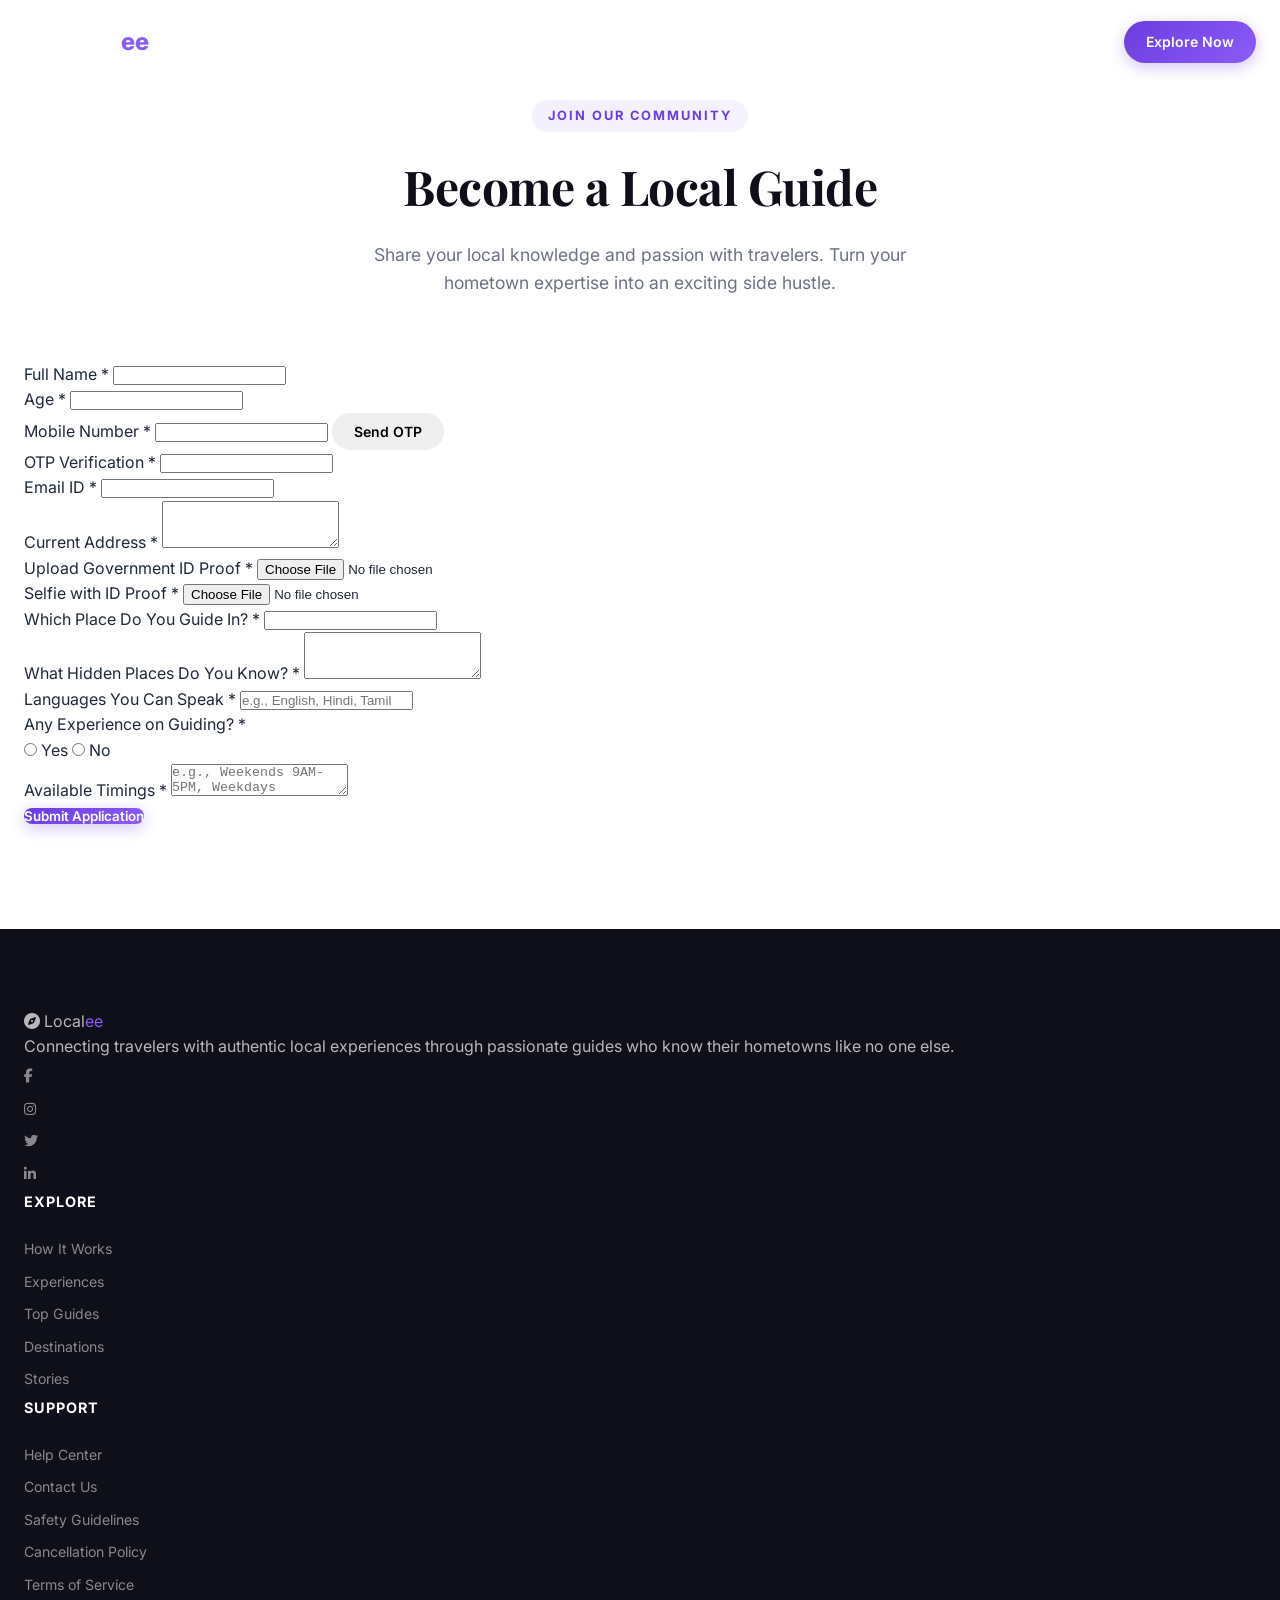
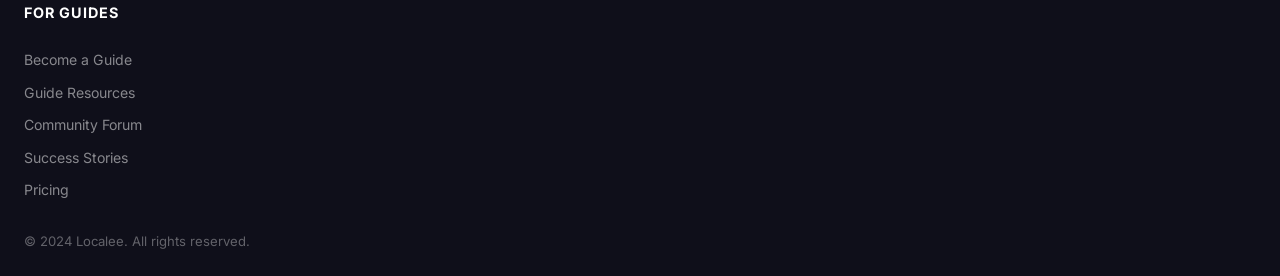
==== become-guide.html @ 7a8be70c "become a guide" ====
<!DOCTYPE html>
<html lang="en">
<head>
  <meta charset="UTF-8">
  <meta name="viewport" content="width=device-width, initial-scale=1.0">
  <title>Become a Guide — Localee</title>
  <meta name="description" content="Join Localee as a local guide and share your passion for your hometown with travelers from around the world.">
  <link rel="preconnect" href="https://fonts.googleapis.com">
  <link rel="preconnect" href="https://fonts.gstatic.com" crossorigin>
  <link href="https://fonts.googleapis.com/css2?family=Inter:wght@300;400;500;600;700;800;900&family=Playfair+Display:ital,wght@0,600;0,700;0,800;1,600&display=swap" rel="stylesheet">
  <link rel="stylesheet" href="https://cdnjs.cloudflare.com/ajax/libs/font-awesome/6.5.1/css/all.min.css">
  <link rel="stylesheet" href="styles.css">
</head>
<body>

  <!-- Navbar -->
  <nav class="navbar" id="navbar">
    <div class="container nav-container">
      <a href="index.html" class="logo">
        <i class="fas fa-compass logo-icon"></i>
        <span>Local<span class="logo-accent">ee</span></span>
      </a>
      <ul class="nav-links" id="navLinks">
        <li><a href="index.html#how-it-works">How It Works</a></li>
        <li><a href="index.html#experiences">Experiences</a></li>
        <li><a href="index.html#guides">Top Guides</a></li>
        <li><a href="index.html#destinations">Destinations</a></li>
        <li><a href="index.html#testimonials">Stories</a></li>
      </ul>
      <div class="nav-actions">
        <a href="become-guide.html" class="btn btn-outline btn-sm">Become a Guide</a>
        <a href="index.html" class="btn btn-primary btn-sm">Explore Now</a>
        <button class="mobile-toggle" id="mobileToggle" aria-label="Toggle menu">
          <span></span><span></span><span></span>
        </button>
      </div>
    </div>
  </nav>

  <!-- Become Guide Form -->
  <section class="section become-guide-form">
    <div class="container">
      <div class="section-header">
        <span class="section-tag">Join Our Community</span>
        <h2 class="section-title">Become a Local Guide</h2>
        <p class="section-desc">Share your local knowledge and passion with travelers. Turn your hometown expertise into an exciting side hustle.</p>
      </div>
      <div class="form-container">
        <form action="#" method="post" enctype="multipart/form-data">
          <div class="form-group">
            <label for="name">Full Name *</label>
            <input type="text" id="name" name="name" required>
          </div>
          <div class="form-group">
            <label for="age">Age *</label>
            <input type="number" id="age" name="age" min="18" required>
          </div>
          <div class="form-group">
            <label for="mobile">Mobile Number *</label>
            <input type="tel" id="mobile" name="mobile" required>
            <button type="button" class="btn btn-sm" id="send-otp">Send OTP</button>
          </div>
          <div class="form-group">
            <label for="otp">OTP Verification *</label>
            <input type="text" id="otp" name="otp" required>
          </div>
          <div class="form-group">
            <label for="email">Email ID *</label>
            <input type="email" id="email" name="email" required>
          </div>
          <div class="form-group">
            <label for="address">Current Address *</label>
            <textarea id="address" name="address" rows="3" required></textarea>
          </div>
          <div class="form-group">
            <label for="id-proof">Upload Government ID Proof *</label>
            <input type="file" id="id-proof" name="id-proof" accept="image/*,.pdf" required>
          </div>
          <div class="form-group">
            <label for="selfie">Selfie with ID Proof *</label>
            <input type="file" id="selfie" name="selfie" accept="image/*" required>
          </div>
          <div class="form-group">
            <label for="guide-place">Which Place Do You Guide In? *</label>
            <input type="text" id="guide-place" name="guide-place" required>
          </div>
          <div class="form-group">
            <label for="hidden-places">What Hidden Places Do You Know? *</label>
            <textarea id="hidden-places" name="hidden-places" rows="3" required></textarea>
          </div>
          <div class="form-group">
            <label for="languages">Languages You Can Speak *</label>
            <input type="text" id="languages" name="languages" placeholder="e.g., English, Hindi, Tamil" required>
          </div>
          <div class="form-group">
            <label>Any Experience on Guiding? *</label>
            <div class="radio-group">
              <label><input type="radio" name="experience" value="yes" required> Yes</label>
              <label><input type="radio" name="experience" value="no"> No</label>
            </div>
          </div>
          <div class="form-group" id="years-group" style="display: none;">
            <label for="years">How Many Years of Experience?</label>
            <input type="number" id="years" name="years" min="0">
          </div>
          <div class="form-group">
            <label for="timings">Available Timings *</label>
            <textarea id="timings" name="timings" rows="2" placeholder="e.g., Weekends 9AM-5PM, Weekdays evenings" required></textarea>
          </div>
          <button type="submit" class="btn btn-primary">Submit Application</button>
        </form>
      </div>
    </div>
  </section>

  <!-- Footer -->
  <footer class="footer">
    <div class="container">
      <div class="footer-grid">
        <div class="footer-col">
          <div class="footer-logo">
            <i class="fas fa-compass"></i>
            <span>Local<span class="logo-accent">ee</span></span>
          </div>
          <p>Connecting travelers with authentic local experiences through passionate guides who know their hometowns like no one else.</p>
          <div class="social-links">
            <a href="#" aria-label="Facebook"><i class="fab fa-facebook-f"></i></a>
            <a href="#" aria-label="Instagram"><i class="fab fa-instagram"></i></a>
            <a href="#" aria-label="Twitter"><i class="fab fa-twitter"></i></a>
            <a href="#" aria-label="LinkedIn"><i class="fab fa-linkedin-in"></i></a>
          </div>
        </div>
        <div class="footer-col">
          <h4>Explore</h4>
          <a href="index.html#how-it-works">How It Works</a>
          <a href="index.html#experiences">Experiences</a>
          <a href="index.html#guides">Top Guides</a>
          <a href="index.html#destinations">Destinations</a>
          <a href="index.html#testimonials">Stories</a>
        </div>
        <div class="footer-col">
          <h4>Support</h4>
          <a href="#">Help Center</a>
          <a href="#">Contact Us</a>
          <a href="#">Safety Guidelines</a>
          <a href="#">Cancellation Policy</a>
          <a href="#">Terms of Service</a>
        </div>
        <div class="footer-col">
          <h4>For Guides</h4>
          <a href="become-guide.html">Become a Guide</a>
          <a href="#">Guide Resources</a>
          <a href="#">Community Forum</a>
          <a href="#">Success Stories</a>
          <a href="#">Pricing</a>
        </div>
      </div>
      <div class="footer-bottom">
        <p>&copy; 2024 Localee. All rights reserved.</p>
      </div>
    </div>
  </footer>

  <script src="script.js"></script>
  <script>
    // Handle experience radio buttons
    const experienceRadios = document.querySelectorAll('input[name="experience"]');
    const yearsGroup = document.getElementById('years-group');

    experienceRadios.forEach(radio => {
      radio.addEventListener('change', function() {
        if (this.value === 'yes') {
          yearsGroup.style.display = 'block';
          document.getElementById('years').required = true;
        } else {
          yearsGroup.style.display = 'none';
          document.getElementById('years').required = false;
        }
      });
    });

    // Simple OTP send simulation
    document.getElementById('send-otp').addEventListener('click', function() {
      alert('OTP sent to your mobile number!');
    });
  </script>
</body>
</html>
---- styles.css ----
/* ===== RESET & BASE ===== */
*, *::before, *::after { margin: 0; padding: 0; box-sizing: border-box; }

:root {
  --primary: #6C3CE1;
  --primary-light: #8B5CF6;
  --primary-dark: #5521C6;
  --primary-glow: rgba(108, 60, 225, 0.3);
  --accent: #F97316;
  --accent-light: #FB923C;
  --success: #10B981;
  --dark: #0F0F1A;
  --dark-2: #1A1A2E;
  --dark-3: #252540;
  --gray-900: #111827;
  --gray-800: #1F2937;
  --gray-700: #374151;
  --gray-600: #4B5563;
  --gray-500: #6B7280;
  --gray-400: #9CA3AF;
  --gray-300: #D1D5DB;
  --gray-200: #E5E7EB;
  --gray-100: #F3F4F6;
  --gray-50: #F9FAFB;
  --white: #FFFFFF;
  --glass: rgba(255, 255, 255, 0.06);
  --glass-border: rgba(255, 255, 255, 0.1);
  --glass-light: rgba(255, 255, 255, 0.85);
  --glass-light-border: rgba(0, 0, 0, 0.08);
  --radius-sm: 8px;
  --radius: 12px;
  --radius-lg: 20px;
  --radius-xl: 28px;
  --radius-full: 100px;
  --shadow-sm: 0 1px 3px rgba(0,0,0,0.08);
  --shadow: 0 4px 20px rgba(0,0,0,0.08);
  --shadow-lg: 0 12px 40px rgba(0,0,0,0.12);
  --shadow-xl: 0 20px 60px rgba(0,0,0,0.15);
  --shadow-glow: 0 0 40px var(--primary-glow);
  --transition: 0.3s cubic-bezier(0.4, 0, 0.2, 1);
  --transition-slow: 0.6s cubic-bezier(0.4, 0, 0.2, 1);
}

html { scroll-behavior: smooth; font-size: 16px; }
body {
  font-family: 'Inter', -apple-system, BlinkMacSystemFont, sans-serif;
  color: var(--gray-800);
  background: var(--white);
  line-height: 1.6;
  overflow-x: hidden;
  -webkit-font-smoothing: antialiased;
}

.container {
  width: 100%;
  max-width: 1280px;
  margin: 0 auto;
  padding: 0 24px;
}

img { max-width: 100%; height: auto; display: block; }
a { text-decoration: none; color: inherit; transition: var(--transition); }

/* ===== BUTTONS ===== */
.btn {
  display: inline-flex;
  align-items: center;
  gap: 8px;
  font-family: inherit;
  font-weight: 600;
  border: none;
  cursor: pointer;
  transition: var(--transition);
  border-radius: var(--radius-full);
  white-space: nowrap;
}
.btn-sm { padding: 10px 22px; font-size: 0.875rem; }
.btn-lg { padding: 16px 36px; font-size: 1.05rem; }
.btn-primary {
  background: linear-gradient(135deg, var(--primary), var(--primary-light));
  color: var(--white);
  box-shadow: 0 4px 15px var(--primary-glow);
}
.btn-primary:hover {
  transform: translateY(-2px);
  box-shadow: 0 8px 25px var(--primary-glow);
}
.btn-outline {
  background: transparent;
  color: var(--gray-700);
  border: 1.5px solid var(--gray-300);
}
.btn-outline:hover {
  border-color: var(--primary);
  color: var(--primary);
  background: rgba(108, 60, 225, 0.04);
}
.btn-white {
  background: var(--white);
  color: var(--primary);
  box-shadow: var(--shadow);
}
.btn-white:hover { transform: translateY(-2px); box-shadow: var(--shadow-lg); }
.btn-ghost {
  background: transparent;
  color: var(--white);
  border: 1.5px solid rgba(255,255,255,0.3);
}
.btn-ghost:hover {
  background: rgba(255,255,255,0.1);
  border-color: rgba(255,255,255,0.6);
}

/* ===== NAVBAR ===== */
.navbar {
  position: fixed;
  top: 0;
  left: 0;
  right: 0;
  z-index: 1000;
  padding: 20px 0;
  transition: var(--transition);
}
.navbar.scrolled {
  padding: 12px 0;
  background: var(--glass-light);
  backdrop-filter: blur(20px) saturate(180%);
  -webkit-backdrop-filter: blur(20px) saturate(180%);
  border-bottom: 1px solid var(--glass-light-border);
  box-shadow: var(--shadow-sm);
}
.nav-container {
  display: flex;
  align-items: center;
  justify-content: space-between;
}
.logo {
  display: flex;
  align-items: center;
  gap: 10px;
  font-size: 1.5rem;
  font-weight: 800;
  color: var(--white);
  letter-spacing: -0.5px;
}
.navbar.scrolled .logo { color: var(--dark); }
.logo-icon {
  font-size: 1.6rem;
  animation: spin 8s linear infinite;
}
@keyframes spin { from { transform: rotate(0deg); } to { transform: rotate(360deg); } }
.logo-accent { color: var(--primary-light); }
.navbar.scrolled .logo-accent { color: var(--primary); }

.nav-links {
  display: flex;
  list-style: none;
  gap: 8px;
}
.nav-links a {
  padding: 8px 16px;
  font-size: 0.9rem;
  font-weight: 500;
  color: rgba(255,255,255,0.8);
  border-radius: var(--radius-full);
  transition: var(--transition);
}
.nav-links a:hover {
  color: var(--white);
  background: rgba(255,255,255,0.12);
}
.navbar.scrolled .nav-links a { color: var(--gray-600); }
.navbar.scrolled .nav-links a:hover {
  color: var(--primary);
  background: rgba(108, 60, 225, 0.06);
}

.nav-actions { display: flex; align-items: center; gap: 12px; }
.nav-actions .btn-outline {
  color: rgba(255,255,255,0.9);
  border-color: rgba(255,255,255,0.3);
}
.nav-actions .btn-outline:hover {
  background: rgba(255,255,255,0.1);
  border-color: rgba(255,255,255,0.6);
  color: var(--white);
}
.navbar.scrolled .nav-actions .btn-outline {
  color: var(--gray-700);
  border-color: var(--gray-300);
}
.navbar.scrolled .nav-actions .btn-outline:hover {
  border-color: var(--primary);
  color: var(--primary);
  background: rgba(108, 60, 225, 0.04);
}

.mobile-toggle {
  display: none;
  flex-direction: column;
  gap: 5px;
  background: none;
  border: none;
  cursor: pointer;
  padding: 8px;
}
.mobile-toggle span {
  width: 24px;
  height: 2px;
  background: var(--white);
  border-radius: 2px;
  transition: var(--transition);
}
.navbar.scrolled .mobile-toggle span { background: var(--dark); }
.mobile-toggle.active span:nth-child(1) { transform: rotate(45deg) translate(5px, 5px); }
.mobile-toggle.active span:nth-child(2) { opacity: 0; }
.mobile-toggle.active span:nth-child(3) { transform: rotate(-45deg) translate(5px, -5px); }

/* ===== HERO ===== */
.hero {
  position: relative;
  min-height: 100vh;
  display: flex;
  align-items: center;
  justify-content: center;
  overflow: hidden;
  padding: 120px 0 80px;
}
/* Hero scenic background layers */
.hero-bg {
  position: absolute;
  inset: 0;
}
.hero-sky {
  position: absolute;
  inset: 0;
  background:
    linear-gradient(180deg,
      #0b1628 0%,
      #0f2440 15%,
      #143a5c 30%,
      #1a6070 45%,
      #1e7a6d 55%,
      #267a58 65%,
      #1a5c42 75%,
      #0f3d2e 85%,
      #0a2a1f 100%
    );
}
.hero-gradient {
  position: absolute;
  inset: 0;
  background:
    radial-gradient(ellipse 90% 50% at 50% 0%, rgba(20, 80, 130, 0.4), transparent 60%),
    radial-gradient(ellipse 60% 40% at 80% 20%, rgba(245, 158, 66, 0.15), transparent),
    radial-gradient(ellipse 50% 40% at 20% 30%, rgba(100, 200, 180, 0.12), transparent),
    radial-gradient(ellipse 80% 50% at 50% 100%, rgba(10, 50, 35, 0.5), transparent 60%);
  pointer-events: none;
}

/* Mountains */
.hero-mountains {
  position: absolute;
  bottom: 10%;
  left: 0;
  right: 0;
  height: 55%;
  pointer-events: none;
}
.mountain-layer {
  position: absolute;
  bottom: 0;
  left: 0;
  width: 100%;
  height: 100%;
}
.mountain-back { opacity: 0.7; animation: mountainParallax 20s ease-in-out infinite alternate; }
.mountain-mid  { opacity: 0.8; animation: mountainParallax 25s ease-in-out infinite alternate-reverse; }
.mountain-front { opacity: 0.9; animation: mountainParallax 30s ease-in-out infinite alternate; }
@keyframes mountainParallax {
  0% { transform: translateX(0); }
  100% { transform: translateX(-15px); }
}

/* Sea */
.hero-sea {
  position: absolute;
  bottom: 0;
  left: 0;
  right: 0;
  height: 20%;
  pointer-events: none;
}
.hero-sea svg {
  position: absolute;
  bottom: 0;
  width: 100%;
  height: 100%;
}
.hero-sea svg path:first-child { animation: wave 8s ease-in-out infinite; }
.hero-sea svg path:last-child  { animation: wave 10s ease-in-out infinite reverse; }
@keyframes wave {
  0%, 100% { transform: translateX(0); }
  50% { transform: translateX(-20px); }
}

.hero-content {
  position: relative;
  z-index: 2;
  text-align: center;
}
.hero-badge {
  display: inline-flex;
  align-items: center;
  gap: 8px;
  padding: 8px 20px;
  background: rgba(255,255,255,0.08);
  border: 1px solid rgba(255,255,255,0.12);
  border-radius: var(--radius-full);
  color: rgba(255,255,255,0.9);
  font-size: 0.85rem;
  font-weight: 500;
  margin-bottom: 28px;
  backdrop-filter: blur(10px);
  animation: fadeInDown 0.8s ease-out;
}
.hero-badge i { color: var(--accent); }

.hero-title {
  font-family: 'Playfair Display', serif;
  font-size: clamp(2.8rem, 7vw, 5.5rem);
  font-weight: 800;
  color: var(--white);
  line-height: 1.1;
  margin-bottom: 24px;
  animation: fadeInUp 0.8s ease-out 0.2s both;
}
.gradient-text {
  background: linear-gradient(135deg, #5eead4, #34d399, #a7f3d0, #fbbf24, #fb923c);
  -webkit-background-clip: text;
  -webkit-text-fill-color: transparent;
  background-clip: text;
}

.hero-subtitle {
  font-size: clamp(1rem, 2vw, 1.25rem);
  color: rgba(220,240,230,0.75);
  max-width: 640px;
  margin: 0 auto 40px;
  line-height: 1.7;
  animation: fadeInUp 0.8s ease-out 0.4s both;
}

/* Hero Search Box */
.hero-search {
  animation: fadeInUp 0.8s ease-out 0.6s both;
  margin-bottom: 48px;
}
.search-box {
  display: flex;
  align-items: center;
  background: var(--white);
  border-radius: var(--radius-xl);
  padding: 8px;
  max-width: 720px;
  margin: 0 auto;
  box-shadow: var(--shadow-xl), 0 0 80px rgba(20, 120, 90, 0.2);
}
.search-field {
  display: flex;
  align-items: center;
  gap: 10px;
  padding: 12px 18px;
  flex: 1;
  min-width: 0;
}
.search-field i { color: var(--primary); font-size: 1.1rem; flex-shrink: 0; }
.search-field input {
  border: none;
  outline: none;
  font-family: inherit;
  font-size: 0.95rem;
  color: var(--gray-800);
  width: 100%;
  background: transparent;
}
.search-field input::placeholder { color: var(--gray-400); }
.search-divider { width: 1px; height: 32px; background: var(--gray-200); flex-shrink: 0; }
.search-btn {
  display: flex;
  align-items: center;
  gap: 8px;
  padding: 14px 28px;
  background: linear-gradient(135deg, var(--primary), var(--primary-light));
  color: var(--white);
  border: none;
  border-radius: var(--radius-lg);
  font-family: inherit;
  font-size: 0.95rem;
  font-weight: 600;
  cursor: pointer;
  transition: var(--transition);
  flex-shrink: 0;
}
.search-btn:hover { transform: scale(1.03); box-shadow: var(--shadow-glow); }

/* Hero Stats */
.hero-stats {
  display: flex;
  align-items: center;
  justify-content: center;
  gap: 40px;
  animation: fadeInUp 0.8s ease-out 0.8s both;
}
.stat { text-align: center; }
.stat-number {
  display: block;
  font-size: 2rem;
  font-weight: 800;
  color: var(--white);
  letter-spacing: -1px;
}
.stat-plus { font-size: 1.4rem; font-weight: 700; color: var(--accent); }
.stat-label {
  font-size: 0.8rem;
  color: rgba(255,255,255,0.5);
  text-transform: uppercase;
  letter-spacing: 1.5px;
  font-weight: 500;
}
.stat-divider { width: 1px; height: 40px; background: rgba(255,255,255,0.15); }

.hero-scroll {
  position: absolute;
  bottom: 32px;
  left: 50%;
  transform: translateX(-50%);
  z-index: 2;
}
.scroll-indicator {
  width: 28px;
  height: 44px;
  border: 2px solid rgba(255,255,255,0.3);
  border-radius: 14px;
  display: flex;
  justify-content: center;
  padding-top: 8px;
}
.scroll-dot {
  width: 4px;
  height: 10px;
  background: var(--white);
  border-radius: 4px;
  animation: scrollBounce 2s ease-in-out infinite;
}
@keyframes scrollBounce {
  0%, 100% { transform: translateY(0); opacity: 1; }
  50% { transform: translateY(12px); opacity: 0.3; }
}

/* Animations */
@keyframes fadeInUp {
  from { opacity: 0; transform: translateY(30px); }
  to { opacity: 1; transform: translateY(0); }
}
@keyframes fadeInDown {
  from { opacity: 0; transform: translateY(-20px); }
  to { opacity: 1; transform: translateY(0); }
}

/* ===== TRUSTED BAR ===== */
.trusted-bar {
  padding: 32px 0;
  border-bottom: 1px solid var(--gray-100);
  background: var(--gray-50);
}
.trusted-bar .container {
  display: flex;
  align-items: center;
  gap: 40px;
}
.trusted-label {
  font-size: 0.8rem;
  color: var(--gray-400);
  text-transform: uppercase;
  letter-spacing: 2px;
  font-weight: 600;
  white-space: nowrap;
}
.trusted-logos {
  display: flex;
  align-items: center;
  gap: 40px;
  flex-wrap: wrap;
  justify-content: center;
  flex: 1;
}
.trusted-logo {
  font-size: 1.1rem;
  font-weight: 700;
  color: var(--gray-300);
  letter-spacing: 1px;
  white-space: nowrap;
  transition: var(--transition);
}
.trusted-logo:hover { color: var(--gray-500); }

/* ===== SECTIONS BASE ===== */
.section {
  padding: 100px 0;
}
.section-header {
  text-align: center;
  margin-bottom: 64px;
}
.section-tag {
  display: inline-block;
  padding: 6px 16px;
  background: linear-gradient(135deg, rgba(108, 60, 225, 0.08), rgba(139, 92, 246, 0.08));
  color: var(--primary);
  font-size: 0.8rem;
  font-weight: 700;
  text-transform: uppercase;
  letter-spacing: 2px;
  border-radius: var(--radius-full);
  margin-bottom: 16px;
}
.section-tag-light {
  background: rgba(255,255,255,0.15);
  color: var(--white);
}
.section-title {
  font-family: 'Playfair Display', serif;
  font-size: clamp(2rem, 4vw, 3rem);
  font-weight: 700;
  color: var(--dark);
  margin-bottom: 16px;
  letter-spacing: -0.5px;
}
.section-desc {
  font-size: 1.1rem;
  color: var(--gray-500);
  max-width: 560px;
  margin: 0 auto;
}

/* ===== HOW IT WORKS ===== */
.how-it-works { background: var(--white); }
.steps-grid {
  display: flex;
  align-items: flex-start;
  justify-content: center;
  gap: 0;
}
.step-card {
  text-align: center;
  padding: 40px 32px;
  max-width: 320px;
  position: relative;
}
.step-number {
  font-size: 4rem;
  font-weight: 900;
  color: var(--gray-100);
  line-height: 1;
  margin-bottom: -12px;
  position: relative;
  z-index: 0;
}
.step-icon-wrap {
  position: relative;
  z-index: 1;
  margin-bottom: 24px;
}
.step-icon {
  width: 72px;
  height: 72px;
  background: linear-gradient(135deg, var(--primary), var(--primary-light));
  border-radius: var(--radius-lg);
  display: flex;
  align-items: center;
  justify-content: center;
  margin: 0 auto;
  font-size: 1.6rem;
  color: var(--white);
  box-shadow: 0 8px 30px var(--primary-glow);
  transition: var(--transition);
}
.step-card:hover .step-icon { transform: translateY(-4px) scale(1.05); }
.step-card h3 {
  font-size: 1.2rem;
  font-weight: 700;
  color: var(--dark);
  margin-bottom: 12px;
}
.step-card p {
  font-size: 0.95rem;
  color: var(--gray-500);
  line-height: 1.7;
}
.step-connector {
  width: 80px;
  color: var(--gray-300);
  margin-top: 100px;
  flex-shrink: 0;
}

/* ===== EXPERIENCES ===== */
.experiences { background: var(--gray-50); }
.exp-grid {
  display: grid;
  grid-template-columns: 1fr 1fr 1fr;
  gap: 20px;
}
.exp-card {
  position: relative;
  border-radius: var(--radius-lg);
  overflow: hidden;
  height: 280px;
  cursor: pointer;
  transition: var(--transition);
}
.exp-card:hover { transform: translateY(-4px); }
.exp-card img {
  width: 100%;
  height: 100%;
  object-fit: cover;
  transition: var(--transition-slow);
}
.exp-card:hover img { transform: scale(1.08); }
.exp-overlay {
  position: absolute;
  inset: 0;
  background: linear-gradient(to top, rgba(0,0,0,0.85) 0%, rgba(0,0,0,0.2) 50%, transparent 100%);
  display: flex;
  flex-direction: column;
  justify-content: flex-end;
  padding: 24px;
  color: var(--white);
}
.exp-tag {
  position: absolute;
  top: 16px;
  left: 16px;
  padding: 6px 14px;
  background: var(--accent);
  border-radius: var(--radius-full);
  font-size: 0.75rem;
  font-weight: 700;
  text-transform: uppercase;
  letter-spacing: 1px;
}
.exp-overlay h3 {
  font-size: 1.3rem;
  font-weight: 700;
  margin-bottom: 6px;
}
.exp-overlay p {
  font-size: 0.85rem;
  opacity: 0.8;
  margin-bottom: 8px;
}
.exp-count {
  font-size: 0.8rem;
  opacity: 0.6;
  display: flex;
  align-items: center;
  gap: 6px;
}
.exp-card-large {
  grid-column: span 2;
  height: 340px;
}

/* ===== GUIDES ===== */
.guides { background: var(--white); }
.guides-carousel {
  display: grid;
  grid-template-columns: repeat(4, 1fr);
  gap: 24px;
}
.guide-card {
  background: var(--white);
  border-radius: var(--radius-lg);
  overflow: hidden;
  border: 1px solid var(--gray-200);
  transition: var(--transition);
}
.guide-card:hover {
  transform: translateY(-6px);
  box-shadow: var(--shadow-lg);
  border-color: transparent;
}
.guide-img {
  position: relative;
  height: 220px;
  overflow: hidden;
}
.guide-img img {
  width: 100%;
  height: 100%;
  object-fit: cover;
  transition: var(--transition-slow);
}
.guide-card:hover .guide-img img { transform: scale(1.05); }
.guide-badge {
  position: absolute;
  top: 12px;
  right: 12px;
  padding: 6px 14px;
  background: rgba(0,0,0,0.6);
  backdrop-filter: blur(10px);
  border-radius: var(--radius-full);
  color: var(--white);
  font-size: 0.75rem;
  font-weight: 600;
  display: flex;
  align-items: center;
  gap: 6px;
}
.guide-badge i { color: #FBBF24; font-size: 0.7rem; }
.guide-info { padding: 20px; }
.guide-info h4 {
  font-size: 1.1rem;
  font-weight: 700;
  color: var(--dark);
  margin-bottom: 4px;
}
.guide-location {
  font-size: 0.85rem;
  color: var(--gray-500);
  margin-bottom: 12px;
  display: flex;
  align-items: center;
  gap: 6px;
}
.guide-location i { color: var(--primary); font-size: 0.8rem; }
.guide-rating {
  display: flex;
  align-items: center;
  gap: 8px;
  margin-bottom: 12px;
}
.stars { color: #FBBF24; font-size: 0.8rem; display: flex; gap: 2px; }
.guide-rating span { font-size: 0.8rem; color: var(--gray-500); }
.guide-tags { display: flex; flex-wrap: wrap; gap: 6px; margin-bottom: 12px; }
.guide-tags span {
  padding: 4px 10px;
  background: var(--gray-100);
  color: var(--gray-600);
  font-size: 0.72rem;
  font-weight: 500;
  border-radius: var(--radius-full);
}
.guide-quote {
  font-size: 0.85rem;
  color: var(--gray-500);
  font-style: italic;
  margin-bottom: 16px;
  line-height: 1.5;
}
.guide-footer {
  display: flex;
  align-items: center;
  justify-content: space-between;
  padding-top: 16px;
  border-top: 1px solid var(--gray-100);
}
.guide-price { font-size: 0.85rem; color: var(--gray-500); }
.guide-price strong { color: var(--dark); font-size: 1.1rem; }

/* ===== DESTINATIONS ===== */
.destinations { background: var(--gray-50); }
.dest-grid {
  display: grid;
  grid-template-columns: repeat(3, 1fr);
  gap: 20px;
}
.dest-card {
  position: relative;
  border-radius: var(--radius-lg);
  overflow: hidden;
  height: 260px;
  cursor: pointer;
  transition: var(--transition);
}
.dest-card:hover { transform: translateY(-4px); }
.dest-card img {
  width: 100%;
  height: 100%;
  object-fit: cover;
  transition: var(--transition-slow);
}
.dest-card:hover img { transform: scale(1.08); }
.dest-overlay {
  position: absolute;
  inset: 0;
  background: linear-gradient(to top, rgba(0,0,0,0.8) 0%, rgba(0,0,0,0.1) 60%, transparent 100%);
  display: flex;
  flex-direction: column;
  justify-content: flex-end;
  padding: 24px;
  color: var(--white);
}
.dest-country {
  font-size: 0.75rem;
  text-transform: uppercase;
  letter-spacing: 2px;
  opacity: 0.7;
  margin-bottom: 4px;
}
.dest-overlay h3 { font-size: 1.5rem; font-weight: 700; margin-bottom: 8px; }
.dest-meta {
  display: flex;
  gap: 16px;
  font-size: 0.8rem;
  opacity: 0.8;
}
.dest-meta span { display: flex; align-items: center; gap: 6px; }
.dest-featured {
  grid-row: span 2;
  height: 100%;
}

/* ===== TESTIMONIALS ===== */
.testimonials { background: var(--white); }
.testimonials-grid {
  display: grid;
  grid-template-columns: repeat(3, 1fr);
  gap: 24px;
  align-items: start;
}
.testimonial-card {
  background: var(--white);
  border: 1px solid var(--gray-200);
  border-radius: var(--radius-lg);
  padding: 32px;
  transition: var(--transition);
}
.testimonial-card:hover {
  transform: translateY(-4px);
  box-shadow: var(--shadow-lg);
  border-color: transparent;
}
.testimonial-featured {
  background: linear-gradient(135deg, #0f5240, #0b3d2e);
  border-color: transparent;
  color: var(--white);
  transform: scale(1.03);
}
.testimonial-featured:hover { transform: scale(1.03) translateY(-4px); }
.testimonial-stars { margin-bottom: 16px; }
.testimonial-stars i { color: #FBBF24; font-size: 0.9rem; }
.testimonial-featured .testimonial-stars i { color: #FDE68A; }
.testimonial-text {
  font-size: 0.95rem;
  line-height: 1.8;
  margin-bottom: 24px;
  color: var(--gray-600);
}
.testimonial-featured .testimonial-text { color: rgba(255,255,255,0.85); }
.testimonial-author {
  display: flex;
  align-items: center;
  gap: 12px;
}
.testimonial-author img {
  width: 64px;
  height: 64px;
  border-radius: 50%;
  object-fit: cover;
  object-position: 50% 25%;
  display: block;
  border: 2px solid rgba(255,255,255,0.2);
  background: rgba(0,0,0,0.05);
  box-shadow: 0 4px 12px rgba(0,0,0,0.15);
}
.testimonial-author strong {
  display: block;
  font-size: 0.9rem;
  color: var(--dark);
}
.testimonial-featured .testimonial-author strong { color: var(--white); }
.testimonial-author span {
  font-size: 0.8rem;
  color: var(--gray-400);
}
.testimonial-featured .testimonial-author span { color: rgba(255,255,255,0.6); }

/* ===== BECOME A GUIDE CTA ===== */
.become-guide { background: var(--gray-50); padding: 100px 0; }
.cta-card {
  background: linear-gradient(135deg, #0b3d2e, #0f5240, #14705a, #1a8a6e);
  border-radius: var(--radius-xl);
  padding: 64px;
  display: flex;
  gap: 48px;
  align-items: center;
  position: relative;
  overflow: hidden;
}
.cta-card::before {
  content: '';
  position: absolute;
  top: -50%;
  right: -20%;
  width: 600px;
  height: 600px;
  background: radial-gradient(circle, rgba(255,255,255,0.06), transparent 60%);
  border-radius: 50%;
}
.cta-content { flex: 1; position: relative; z-index: 1; }
.cta-content h2 {
  font-family: 'Playfair Display', serif;
  font-size: clamp(1.8rem, 3vw, 2.5rem);
  color: var(--white);
  margin-bottom: 16px;
  line-height: 1.2;
}
.cta-content p {
  color: rgba(255,255,255,0.7);
  font-size: 1.05rem;
  line-height: 1.7;
  margin-bottom: 24px;
  max-width: 500px;
}
.cta-features { display: flex; flex-wrap: wrap; gap: 16px; margin-bottom: 32px; }
.cta-feature {
  display: flex;
  align-items: center;
  gap: 8px;
  color: rgba(255,255,255,0.85);
  font-size: 0.9rem;
  font-weight: 500;
}
.cta-feature i { color: var(--success); }
.cta-actions { display: flex; gap: 16px; flex-wrap: wrap; }

.cta-visual {
  position: relative;
  z-index: 1;
  flex-shrink: 0;
}
.cta-earning-card {
  background: rgba(255,255,255,0.1);
  backdrop-filter: blur(20px);
  border: 1px solid rgba(255,255,255,0.15);
  border-radius: var(--radius-lg);
  padding: 28px;
  min-width: 280px;
  animation: floatUp 6s ease-in-out infinite;
}
@keyframes floatUp {
  0%, 100% { transform: translateY(0); }
  50% { transform: translateY(-10px); }
}
.earning-header {
  display: flex;
  align-items: center;
  gap: 10px;
  color: rgba(255,255,255,0.7);
  font-size: 0.85rem;
  margin-bottom: 12px;
}
.earning-header i { font-size: 1.1rem; }
.earning-amount {
  font-size: 2.5rem;
  font-weight: 800;
  color: var(--white);
  margin-bottom: 16px;
  letter-spacing: -1px;
}
.earning-bar {
  height: 6px;
  background: rgba(255,255,255,0.15);
  border-radius: 3px;
  margin-bottom: 12px;
  overflow: hidden;
}
.earning-fill {
  height: 100%;
  background: linear-gradient(90deg, var(--success), #34D399);
  border-radius: 3px;
  transition: width 2s ease-out;
}
.earning-details {
  display: flex;
  justify-content: space-between;
  font-size: 0.8rem;
  color: rgba(255,255,255,0.5);
}

/* ===== APP SECTION ===== */
.app-section {
  background: var(--white);
  overflow: hidden;
}
.app-content {
  display: flex;
  align-items: center;
  gap: 64px;
}
.app-text { flex: 1; }
.app-text h2 { color: var(--dark); }
.app-text p {
  color: var(--gray-500);
  font-size: 1.05rem;
  line-height: 1.7;
  margin-bottom: 32px;
}
.app-buttons { display: flex; gap: 16px; margin-bottom: 24px; }
.app-store-btn {
  display: flex;
  align-items: center;
  gap: 12px;
  padding: 12px 24px;
  background: var(--dark);
  border-radius: var(--radius);
  color: var(--white);
  transition: var(--transition);
}
.app-store-btn:hover { transform: translateY(-2px); background: var(--dark-2); }
.app-store-btn i { font-size: 1.6rem; }
.app-store-btn small { display: block; font-size: 0.7rem; opacity: 0.7; }
.app-store-btn strong { font-size: 1rem; }
.app-notify {
  display: flex;
  gap: 8px;
  max-width: 420px;
}
.app-notify input {
  flex: 1;
  padding: 14px 20px;
  border: 1.5px solid var(--gray-200);
  border-radius: var(--radius-full);
  font-family: inherit;
  font-size: 0.9rem;
  outline: none;
  transition: var(--transition);
}
.app-notify input:focus { border-color: var(--primary); }

/* Phone Mockup */
.app-mockup {
  flex-shrink: 0;
  position: relative;
}
.phone-frame {
  width: 280px;
  height: 560px;
  background: var(--dark);
  border-radius: 36px;
  padding: 12px;
  box-shadow: var(--shadow-xl);
  position: relative;
}
.phone-frame::before {
  content: '';
  position: absolute;
  top: 12px;
  left: 50%;
  transform: translateX(-50%);
  width: 100px;
  height: 24px;
  background: var(--dark);
  border-radius: 0 0 16px 16px;
  z-index: 10;
}
.phone-screen {
  width: 100%;
  height: 100%;
  background: linear-gradient(180deg, #f8f7ff 0%, var(--white) 100%);
  border-radius: 26px;
  overflow: hidden;
  display: flex;
  flex-direction: column;
}
.phone-header {
  padding: 36px 20px 16px;
  display: flex;
  align-items: center;
  gap: 8px;
  font-weight: 700;
  font-size: 1.1rem;
  color: var(--dark);
}
.phone-header i { color: var(--primary); animation: spin 8s linear infinite; }
.phone-card {
  margin: 8px 16px;
  background: var(--white);
  border-radius: var(--radius);
  padding: 12px;
  display: flex;
  gap: 12px;
  box-shadow: var(--shadow-sm);
  border: 1px solid var(--gray-100);
}
.phone-card-img {
  width: 64px;
  height: 64px;
  border-radius: var(--radius-sm);
  background: linear-gradient(135deg, #e0d4fa, #c4b5fd);
  flex-shrink: 0;
}
.phone-card-img-2 { background: linear-gradient(135deg, #fde68a, #fb923c); }
.phone-card-text { display: flex; flex-direction: column; gap: 2px; }
.phone-card-text strong { font-size: 0.85rem; color: var(--dark); }
.phone-card-text span { font-size: 0.72rem; color: var(--gray-400); }
.phone-card-rating { font-size: 0.75rem; color: #FBBF24; margin-top: 4px; }
.phone-nav {
  margin-top: auto;
  padding: 16px 32px;
  display: flex;
  justify-content: space-between;
  border-top: 1px solid var(--gray-100);
  color: var(--gray-400);
  font-size: 1.1rem;
}
.phone-nav i:first-child { color: var(--primary); }

/* ===== FOOTER ===== */
.footer {
  background: var(--dark);
  color: rgba(255,255,255,0.7);
  padding: 80px 0 0;
}
.footer-top {
  display: flex;
  gap: 64px;
  padding-bottom: 48px;
  border-bottom: 1px solid rgba(255,255,255,0.08);
}
.footer-brand { max-width: 300px; }
.footer-brand .logo { color: var(--white); margin-bottom: 16px; }
.footer-brand p { font-size: 0.9rem; line-height: 1.7; margin-bottom: 24px; }
.footer-social { display: flex; gap: 12px; }
.footer-social a {
  width: 40px;
  height: 40px;
  border-radius: 50%;
  background: rgba(255,255,255,0.08);
  display: flex;
  align-items: center;
  justify-content: center;
  color: rgba(255,255,255,0.6);
  font-size: 1rem;
  transition: var(--transition);
}
.footer-social a:hover {
  background: var(--primary);
  color: var(--white);
  transform: translateY(-2px);
}

.footer-links {
  display: flex;
  gap: 48px;
  flex: 1;
}
.footer-col h4 {
  color: var(--white);
  font-size: 0.9rem;
  font-weight: 700;
  margin-bottom: 20px;
  text-transform: uppercase;
  letter-spacing: 1px;
}
.footer-col a {
  display: block;
  font-size: 0.88rem;
  color: rgba(255,255,255,0.5);
  padding: 5px 0;
  transition: var(--transition);
}
.footer-col a:hover { color: var(--white); transform: translateX(4px); }

.footer-bottom {
  padding: 24px 0;
  display: flex;
  align-items: center;
  justify-content: space-between;
  font-size: 0.82rem;
  color: rgba(255,255,255,0.35);
}
.footer-bottom-links {
  display: flex;
  gap: 24px;
}
.footer-bottom-links a { color: rgba(255,255,255,0.35); }
.footer-bottom-links a:hover { color: rgba(255,255,255,0.7); }

/* ===== SCROLL ANIMATIONS ===== */
[data-aos] {
  opacity: 0;
  transform: translateY(30px);
  transition: opacity 0.7s ease-out, transform 0.7s ease-out;
}
[data-aos].aos-animate {
  opacity: 1;
  transform: translateY(0);
}
[data-aos="fade-right"] { transform: translateX(-30px); }
[data-aos="fade-right"].aos-animate { transform: translateX(0); }
[data-aos="fade-left"] { transform: translateX(30px); }
[data-aos="fade-left"].aos-animate { transform: translateX(0); }
[data-aos="zoom-in"] { transform: scale(0.95); }
[data-aos="zoom-in"].aos-animate { transform: scale(1); }

/* ===== RESPONSIVE ===== */

/* Tablets and large phones */
@media (max-width: 1024px) {
  .nav-links { display: none; }
  .nav-actions .btn-outline { display: none; }
  .mobile-toggle { display: flex; }

  .nav-links.active {
    display: flex;
    flex-direction: column;
    position: absolute;
    top: 100%;
    left: 0;
    right: 0;
    background: var(--white);
    padding: 16px 24px;
    box-shadow: var(--shadow-lg);
    border-radius: 0 0 var(--radius-lg) var(--radius-lg);
    gap: 0;
  }
  .nav-links.active a {
    color: var(--gray-700);
    padding: 14px 16px;
    border-radius: var(--radius-sm);
  }
  .nav-links.active a:hover { background: var(--gray-100); color: var(--primary); }

  .steps-grid { flex-direction: column; align-items: center; }
  .step-connector { display: none; }

  .exp-grid { grid-template-columns: 1fr 1fr; }
  .exp-card-large { grid-column: span 2; }

  .guides-carousel { grid-template-columns: repeat(2, 1fr); }

  .dest-grid { grid-template-columns: repeat(2, 1fr); }
  .dest-featured { grid-row: span 1; height: 260px; }

  .testimonials-grid { grid-template-columns: 1fr; max-width: 600px; margin: 0 auto; }
  .testimonial-featured { transform: none; }
  .testimonial-featured:hover { transform: translateY(-4px); }

  .cta-card { flex-direction: column; padding: 48px; }
  .cta-visual { width: 100%; display: flex; justify-content: center; }

  .app-content { flex-direction: column; text-align: center; }
  .app-notify { margin: 0 auto; }
  .app-buttons { justify-content: center; }

  .footer-top { flex-direction: column; gap: 40px; }
  .footer-links { flex-wrap: wrap; gap: 32px; }
}

/* Mobile phones */
@media (max-width: 768px) {
  .section { padding: 72px 0; }
  .container { padding: 0 20px; }

  .hero { padding: 100px 0 60px; }
  .hero-title { font-size: clamp(2.2rem, 8vw, 3.5rem); }

  .search-box {
    flex-direction: column;
    border-radius: var(--radius-lg);
    gap: 0;
  }
  .search-field { padding: 14px 18px; }
  .search-divider { width: 100%; height: 1px; }
  .search-btn { width: 100%; justify-content: center; padding: 16px; border-radius: var(--radius); }

  .hero-stats { flex-wrap: wrap; gap: 24px; }
  .stat-divider { display: none; }
  .stat { min-width: 100px; }

  .trusted-bar .container { flex-direction: column; gap: 16px; text-align: center; }
  .trusted-logos { gap: 20px; }
  .trusted-logo { font-size: 0.9rem; }

  .exp-grid { grid-template-columns: 1fr; }
  .exp-card-large { grid-column: span 1; height: 280px; }
  .exp-card { height: 240px; }

  .guides-carousel { grid-template-columns: 1fr; max-width: 400px; margin: 0 auto; }

  .dest-grid { grid-template-columns: 1fr; }
  .dest-featured { height: 260px; }

  .cta-card { padding: 32px 24px; }
  .cta-content h2 { font-size: 1.6rem; }
  .cta-features { flex-direction: column; gap: 12px; }
  .cta-actions { flex-direction: column; }
  .cta-actions .btn { width: 100%; justify-content: center; }
  .cta-earning-card { min-width: auto; width: 100%; }

  .app-buttons { flex-direction: column; align-items: center; }
  .app-store-btn { width: 100%; max-width: 280px; justify-content: center; }
  .app-notify { flex-direction: column; }
  .app-notify input { width: 100%; }
  .app-notify .btn { width: 100%; justify-content: center; }
  .phone-frame { width: 240px; height: 480px; }

  .footer-links { gap: 24px; }
  .footer-col { min-width: calc(50% - 16px); }
  .footer-bottom { flex-direction: column; gap: 16px; text-align: center; }
}

/* Small phones */
@media (max-width: 480px) {
  .hero-title { font-size: 2rem; }
  .hero-subtitle { font-size: 0.95rem; }
  .section-title { font-size: 1.6rem; }

  .hero-badge { font-size: 0.75rem; padding: 6px 14px; }
  .hero-badge i { display: none; }

  .stat-number { font-size: 1.5rem; }
  .stat-label { font-size: 0.7rem; }

  .step-card { padding: 24px 16px; }
  .step-number { font-size: 3rem; }

  .footer-col { min-width: 100%; }
}

/* Very small phones (iPhone SE, Galaxy Fold, etc.) */
@media (max-width: 375px) {
  .container { padding: 0 16px; }
  .hero { padding: 80px 0 48px; }
  .hero-title { font-size: 1.75rem; }
  .search-field input { font-size: 0.85rem; }
  .nav-actions .btn-primary.btn-sm { padding: 8px 16px; font-size: 0.8rem; }
  .phone-frame { width: 220px; height: 440px; }
}

/* Landscape phones */
@media (max-height: 500px) and (orientation: landscape) {
  .hero { min-height: auto; padding: 80px 0 40px; }
  .hero-scroll { display: none; }
}
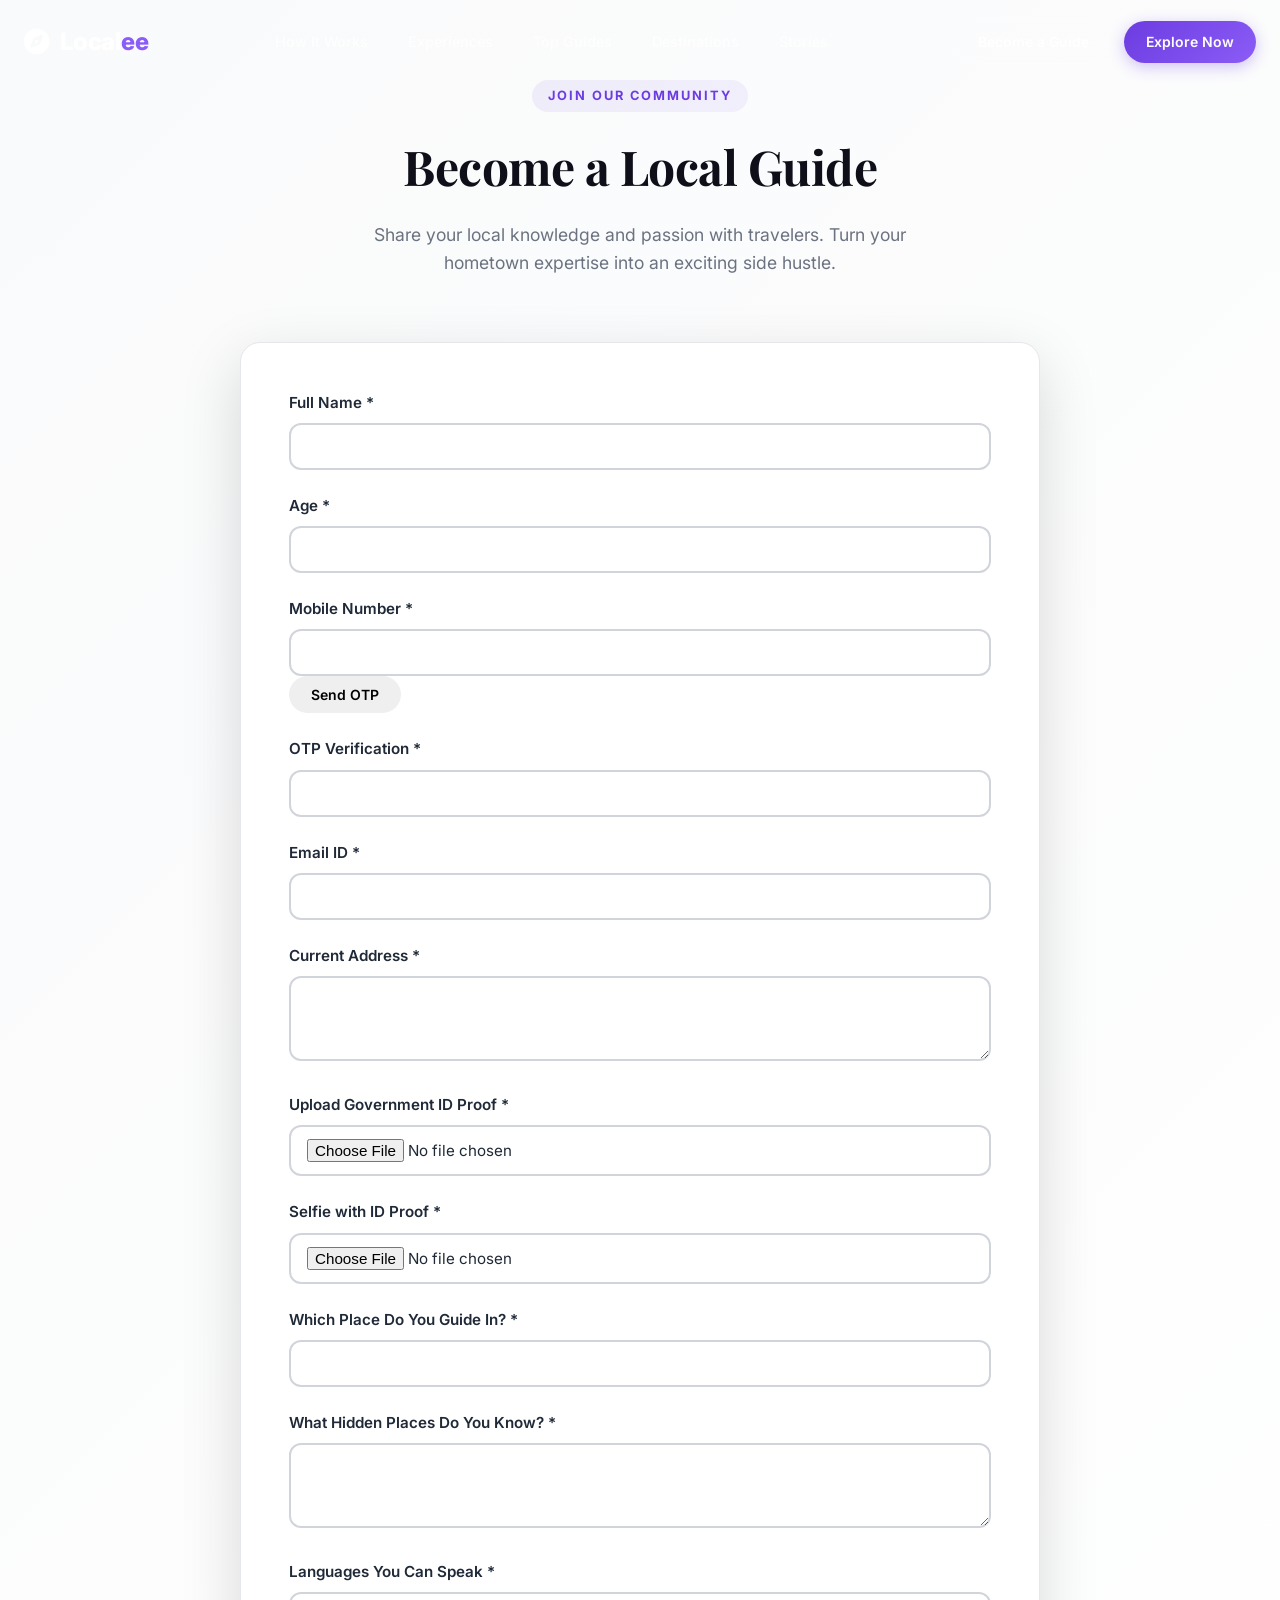
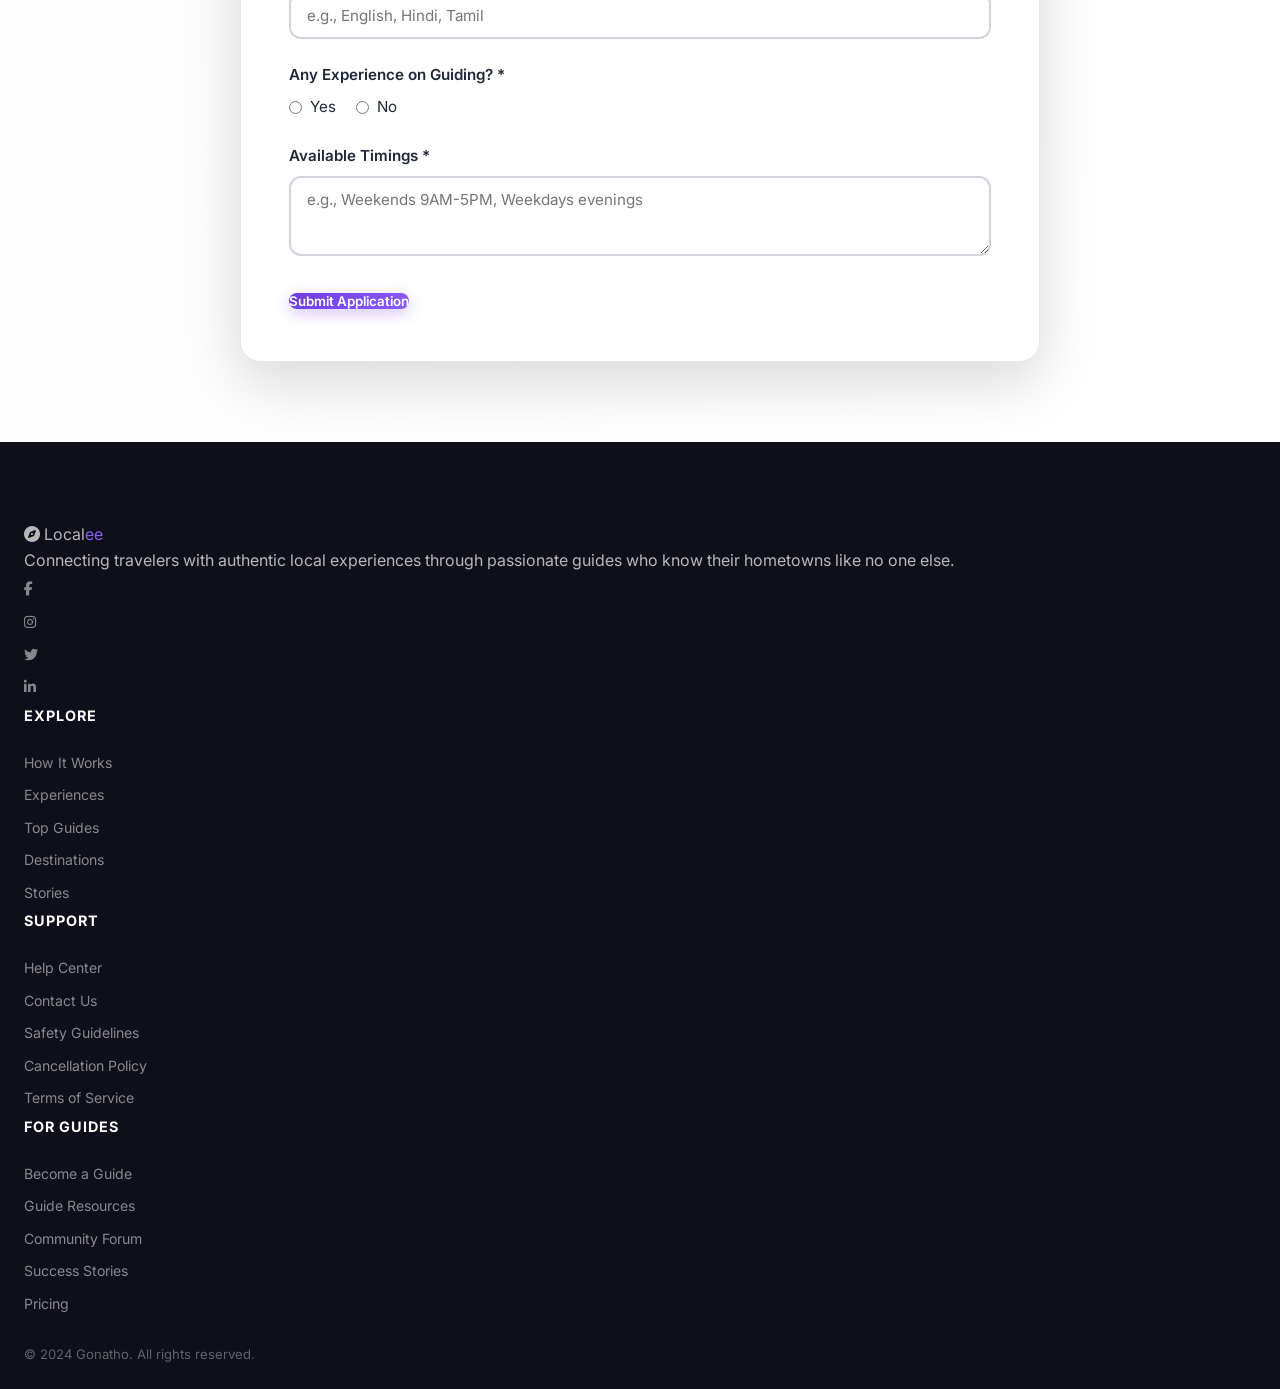
==== commit 70dc2cbe: "name change" ====
--- a/become-guide.html
+++ b/become-guide.html
@@ -3,8 +3,8 @@
 <head>
   <meta charset="UTF-8">
   <meta name="viewport" content="width=device-width, initial-scale=1.0">
-  <title>Become a Guide — Localee</title>
-  <meta name="description" content="Join Localee as a local guide and share your passion for your hometown with travelers from around the world.">
+  <title>Become a Guide — Gonatho</title>
+  <meta name="description" content="Join Gonatho as a local guide and share your passion for your hometown with travelers from around the world.">
   <link rel="preconnect" href="https://fonts.googleapis.com">
   <link rel="preconnect" href="https://fonts.gstatic.com" crossorigin>
   <link href="https://fonts.googleapis.com/css2?family=Inter:wght@300;400;500;600;700;800;900&family=Playfair+Display:ital,wght@0,600;0,700;0,800;1,600&display=swap" rel="stylesheet">
@@ -156,7 +156,7 @@
         </div>
       </div>
       <div class="footer-bottom">
-        <p>&copy; 2024 Localee. All rights reserved.</p>
+        <p>&copy; 2024 Gonatho. All rights reserved.</p>
       </div>
     </div>
   </footer>
@@ -179,9 +179,58 @@
       });
     });
 
-    // Simple OTP send simulation
-    document.getElementById('send-otp').addEventListener('click', function() {
-      alert('OTP sent to your mobile number!');
+    // OTP generation + validation (simulated)
+    let currentOtp = null;
+    const otpInput = document.getElementById('otp');
+    const sendOtpBtn = document.getElementById('send-otp');
+    const formMessage = document.createElement('p');
+    formMessage.className = 'form-note';
+
+    const showMessage = (message, isError = false) => {
+      formMessage.textContent = message;
+      formMessage.style.color = isError ? '#d32f2f' : '#1e7e34';
+      if (!document.getElementById('formMessage')) {
+        formMessage.id = 'formMessage';
+        document.querySelector('.form-container').appendChild(formMessage);
+      }
+    };
+
+    const generateOtp = () => Math.floor(1000 + Math.random() * 9000).toString();
+
+    sendOtpBtn.addEventListener('click', () => {
+      const mobile = document.getElementById('mobile').value.trim();
+      if (!mobile || mobile.length < 10) {
+        showMessage('Please enter a valid mobile number first.', true);
+        return;
+      }
+
+      currentOtp = generateOtp();
+      otpInput.disabled = false;
+      otpInput.focus();
+      showMessage('OTP sent! (For demo purposes, you can use ' + currentOtp + ')');
+
+      // For demo purposes only: log the OTP in the console
+      console.log('DEBUG: OTP is', currentOtp);
+    });
+
+    const guideForm = document.querySelector('.form-container form');
+    guideForm.addEventListener('submit', (event) => {
+      event.preventDefault();
+
+      if (!currentOtp) {
+        showMessage('Please request an OTP and verify your mobile number.', true);
+        return;
+      }
+
+      if (otpInput.value.trim() !== currentOtp) {
+        showMessage('The OTP entered is incorrect. Please try again.', true);
+        return;
+      }
+
+      showMessage('Thank you! Your application has been submitted. We will reach out soon.', false);
+      guideForm.reset();
+      otpInput.disabled = true;
+      currentOtp = null;
     });
   </script>
 </body>
--- a/styles.css
+++ b/styles.css
@@ -822,6 +822,298 @@
   height: 100%;
 }
 
+/* ===== SLIDE PANEL (MODAL) ===== */
+.slide-panel {
+  position: fixed;
+  inset: 0;
+  display: none;
+  align-items: stretch;
+  justify-content: flex-end;
+  z-index: 2000;
+  overflow: hidden;
+}
+
+/* ===== TRANSLATOR ===== */
+.translator {
+  background: var(--white);
+}
+
+.translator-grid {
+  display: grid;
+  grid-template-columns: repeat(2, 1fr);
+  gap: 24px;
+  margin-top: 32px;
+}
+
+.translator-card {
+  background: var(--white);
+  border: 1px solid var(--gray-200);
+  border-radius: var(--radius-lg);
+  padding: 24px;
+  box-shadow: var(--shadow);
+}
+
+.translator-header {
+  display: flex;
+  align-items: flex-start;
+  justify-content: space-between;
+  gap: 16px;
+  margin-bottom: 18px;
+}
+
+.translator-header h3 {
+  margin: 0;
+  font-size: 1.25rem;
+}
+
+.translator-actions {
+  display: flex;
+  gap: 10px;
+}
+
+.translator-controls {
+  display: grid;
+  grid-template-columns: repeat(2, 1fr);
+  gap: 12px;
+  margin-bottom: 16px;
+}
+
+.translator-controls label {
+  display: block;
+  font-size: 0.85rem;
+  color: var(--gray-600);
+}
+
+.translator-controls select {
+  width: 100%;
+  padding: 10px 12px;
+  border: 1px solid var(--gray-200);
+  border-radius: var(--radius);
+  background: var(--white);
+  font-size: 0.95rem;
+  margin-top: 8px;
+}
+
+.translator-card textarea {
+  width: 100%;
+  resize: vertical;
+  border: 1px solid var(--gray-200);
+  border-radius: var(--radius);
+  padding: 14px;
+  font-size: 0.95rem;
+  line-height: 1.6;
+  color: var(--gray-800);
+  min-height: 180px;
+}
+
+.translator-footer {
+  margin-top: 18px;
+  display: flex;
+  justify-content: flex-end;
+}
+
+@media (max-width: 900px) {
+  .translator-grid {
+    grid-template-columns: 1fr;
+  }
+}
+
+.slide-panel.open {
+  display: flex;
+}
+
+.slide-panel__backdrop {
+  position: absolute;
+  inset: 0;
+  background: rgba(15, 15, 26, 0.65);
+  opacity: 0;
+  transition: opacity var(--transition);
+}
+
+.slide-panel.open .slide-panel__backdrop {
+  opacity: 1;
+}
+
+.slide-panel__content {
+  position: relative;
+  width: min(560px, 100%);
+  max-width: 560px;
+  height: 100%;
+  background: linear-gradient(180deg, rgba(255,255,255,0.98), rgba(255,255,255,0.94));
+  box-shadow: -16px 0 40px rgba(0,0,0,0.25);
+  padding: 32px 28px;
+  overflow-y: auto;
+  transform: translateX(115%);
+  transition: transform var(--transition);
+  z-index: 1;
+}
+
+.slide-panel.open .slide-panel__content {
+  transform: translateX(0);
+}
+
+.slide-panel__close {
+  position: absolute;
+  top: 18px;
+  right: 18px;
+  width: 40px;
+  height: 40px;
+  border-radius: 999px;
+  border: none;
+  background: rgba(255,255,255,0.9);
+  color: var(--gray-700);
+  font-size: 1rem;
+  display: grid;
+  place-items: center;
+  cursor: pointer;
+  box-shadow: var(--shadow);
+  transition: transform var(--transition), background var(--transition);
+}
+
+.slide-panel__close:hover {
+  transform: scale(1.05);
+  background: rgba(255,255,255,1);
+}
+
+.slide-panel__header h2 {
+  font-size: 1.75rem;
+  margin-bottom: 8px;
+}
+
+.slide-panel__subtitle {
+  margin-bottom: 12px;
+  color: var(--gray-600);
+  line-height: 1.6;
+}
+
+.slide-panel__meta {
+  display: flex;
+  flex-wrap: wrap;
+  gap: 18px;
+  margin-bottom: 22px;
+  font-size: 0.95rem;
+  color: var(--gray-700);
+}
+
+.slide-panel__meta span {
+  display: inline-flex;
+  align-items: center;
+  gap: 6px;
+}
+
+.slide-panel__meta strong {
+  color: var(--dark);
+}
+
+.slide-panel__pick {
+  margin: 0 0 12px;
+  font-weight: 600;
+  color: var(--gray-600);
+}
+
+.slide-panel__sections {
+  display: grid;
+  gap: 24px;
+}
+
+.slide-panel__section h3 {
+  font-size: 1.1rem;
+  margin-bottom: 12px;
+  letter-spacing: 0.5px;
+}
+
+.slide-panel__list {
+  list-style: none;
+  padding: 0;
+  margin: 0;
+  display: grid;
+  gap: 10px;
+}
+
+.slide-panel__list li {
+  padding: 10px 14px;
+  border-radius: var(--radius);
+  background: rgba(108, 60, 225, 0.08);
+  color: var(--gray-700);
+  font-weight: 600;
+  display: flex;
+  align-items: center;
+  gap: 12px;
+}
+
+.slide-panel__list li img {
+  width: 60px;
+  height: 60px;
+  object-fit: cover;
+  border-radius: var(--radius-sm);
+  flex-shrink: 0;
+}
+
+.guide-profile {
+  display: grid;
+  gap: 24px;
+  grid-template-columns: 220px 1fr;
+  align-items: start;
+}
+
+.guide-profile__media img {
+  width: 220px;
+  height: 220px;
+  object-fit: cover;
+  border-radius: var(--radius-lg);
+  box-shadow: var(--shadow);
+}
+
+.guide-profile__details {
+  display: flex;
+  flex-direction: column;
+  gap: 18px;
+}
+
+.guide-profile__stats {
+  display: grid;
+  grid-template-columns: repeat(2, minmax(180px, 1fr));
+  gap: 16px;
+  background: rgba(108, 60, 225, 0.06);
+  padding: 18px;
+  border-radius: var(--radius);
+}
+
+.guide-profile__stats strong {
+  display: block;
+  font-weight: 700;
+  margin-bottom: 4px;
+  color: var(--dark);
+}
+
+.guide-profile__bio {
+  margin: 0;
+  color: var(--gray-600);
+  line-height: 1.7;
+}
+
+.guide-profile__actions {
+  display: flex;
+  gap: 14px;
+  flex-wrap: wrap;
+}
+
+@media (max-width: 920px) {
+  .guide-profile {
+    grid-template-columns: 1fr;
+  }
+  .guide-profile__media img {
+    width: 100%;
+    height: auto;
+  }
+}
+
+@media (max-width: 768px) {
+  .slide-panel__content {
+    width: 100%;
+  }
+}
+
 /* ===== TESTIMONIALS ===== */
 .testimonials { background: var(--white); }
 .testimonials-grid {
@@ -1346,3 +1638,134 @@
   .hero { min-height: auto; padding: 80px 0 40px; }
   .hero-scroll { display: none; }
 }
+
+/* ===== BECOME GUIDE FORM STYLES ===== */
+.become-guide-form {
+  background: linear-gradient(135deg, var(--gray-50) 0%, var(--white) 100%);
+  min-height: 100vh;
+  padding: 80px 0;
+}
+
+.form-container {
+  background: var(--white);
+  border-radius: var(--radius-lg);
+  box-shadow: var(--shadow-xl);
+  padding: 48px;
+  max-width: 800px;
+  margin: 0 auto;
+  border: 1px solid var(--gray-200);
+}
+
+.form-group {
+  margin-bottom: 24px;
+}
+
+.form-group label {
+  display: block;
+  font-weight: 600;
+  color: var(--gray-800);
+  margin-bottom: 8px;
+  font-size: 0.95rem;
+}
+
+.form-group input,
+.form-group textarea,
+.form-group select {
+  width: 100%;
+  padding: 12px 16px;
+  border: 2px solid var(--gray-300);
+  border-radius: var(--radius);
+  font-family: inherit;
+  font-size: 0.95rem;
+  color: var(--gray-800);
+  background: var(--white);
+  transition: var(--transition);
+}
+
+.form-group input:focus,
+.form-group textarea:focus,
+.form-group select:focus {
+  outline: none;
+  border-color: var(--primary);
+  box-shadow: 0 0 0 3px rgba(108, 60, 225, 0.1);
+}
+
+.form-group textarea {
+  resize: vertical;
+  min-height: 80px;
+}
+
+.form-group .radio-group {
+  display: flex;
+  gap: 20px;
+  margin-top: 8px;
+}
+
+.form-group .radio-group label {
+  display: flex;
+  align-items: center;
+  gap: 8px;
+  font-weight: 400;
+  margin-bottom: 0;
+  cursor: pointer;
+}
+
+.form-group .radio-group input[type="radio"] {
+  width: auto;
+  margin: 0;
+}
+
+.form-group .otp-row {
+  display: flex;
+  gap: 12px;
+  align-items: center;
+}
+
+.form-group .otp-row input {
+  flex: 1;
+  max-width: 120px;
+}
+
+.form-group .otp-row .btn {
+  flex-shrink: 0;
+}
+
+.form-note {
+  font-size: 0.85rem;
+  color: var(--gray-600);
+  margin-top: 4px;
+}
+
+.form-actions {
+  text-align: center;
+  margin-top: 32px;
+}
+
+.form-actions .btn {
+  min-width: 200px;
+  padding: 14px 32px;
+  font-size: 1rem;
+  font-weight: 600;
+}
+
+#formMessage {
+  margin-top: 16px;
+  font-weight: 500;
+}
+
+/* Responsive for form */
+@media (max-width: 768px) {
+  .form-container {
+    padding: 24px;
+    margin: 0 20px;
+  }
+
+  .form-group .otp-row {
+    flex-direction: column;
+    align-items: stretch;
+  }
+
+  .form-group .otp-row .btn {
+    width: 100%;
+  }
+}
